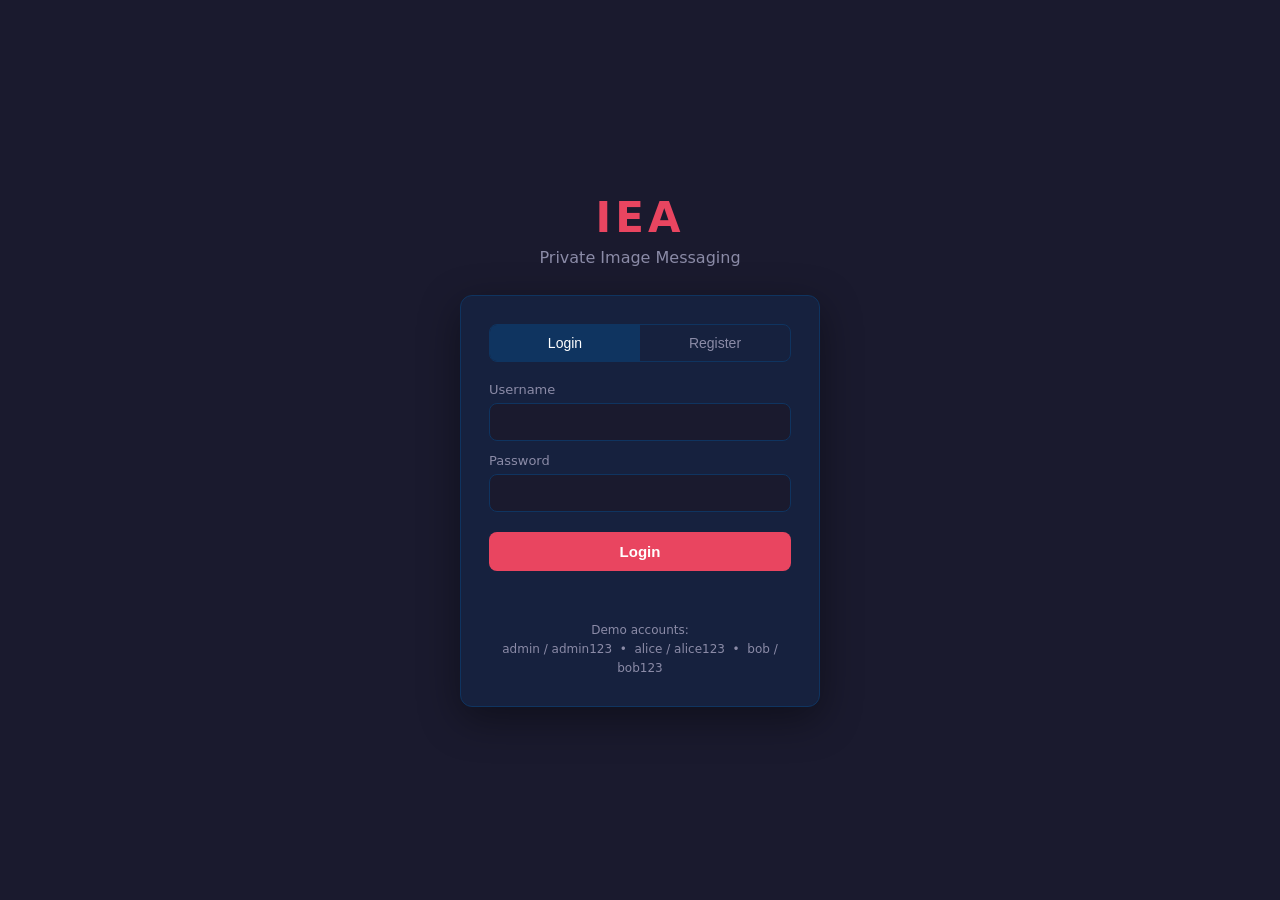
==== frontend/admin.html @ 8508d0ea "initial commit" ====
<!DOCTYPE html>
<html lang="en">
<head>
  <meta charset="UTF-8" />
  <meta name="viewport" content="width=device-width, initial-scale=1.0" />
  <title>IEA - Sysadmin</title>
  <link rel="stylesheet" href="style.css" />
</head>
<body>
  <div class="admin-wrap">
    <div class="admin-head">
      <h1>IEA · Sysadmin Panel</h1>
      <div>
        <span class="refresh-note">Auto-refresh every 10s · </span>
        <button class="logout-btn" style="margin:0;display:inline-block" onclick="doLogout()">
          Logout
        </button>
      </div>
    </div>

    <div class="admin-tabs">
      <button id="t-users" class="active" onclick="showTab('users')">Users</button>
      <button id="t-messages" onclick="showTab('messages')">Messages</button>
      <button id="t-audit" onclick="showTab('audit')">Audit Log</button>
      <button id="t-sessions" onclick="showTab('sessions')">Active Sessions</button>
    </div>

    <div class="admin-body" id="body"></div>
  </div>

  <script src="app.js"></script>
  <script>
    requireAuth();
    if (!isAdmin()) window.location.href = "chat.html";

    let currentTab = "users";

    function showTab(tab) {
      currentTab = tab;
      ["users", "messages", "audit", "sessions"].forEach((t) => {
        document.getElementById("t-" + t).classList.toggle("active", t === tab);
      });
      render();
    }

    function fmt(ts) {
      return ts ? new Date(ts).toLocaleString() : "";
    }

    async function render() {
      const body = document.getElementById("body");
      try {
        if (currentTab === "users") {
          const data = await (await apiFetch("/admin/users")).json();
          body.innerHTML = table(
            ["ID", "Username", "Role", "Status", "Joined"],
            data.map((u) => [
              u.id,
              u.username,
              u.is_admin ? '<span class="badge admin">admin</span>' : "user",
              u.online
                ? '<span class="badge on">online</span>'
                : '<span class="badge off">offline</span>',
              fmt(u.created_at),
            ])
          );
        } else if (currentTab === "messages") {
          const data = await (await apiFetch("/admin/messages")).json();
          body.innerHTML =
            "<p class='refresh-note' style='margin-bottom:12px'>Metadata only — images and DES keys are never decrypted here.</p>" +
            table(
              ["ID", "Sender", "Receiver", "Timestamp", "Delivered"],
              data.map((m) => [
                m.id,
                m.sender,
                m.receiver,
                fmt(m.timestamp),
                m.delivered ? "yes" : "no",
              ])
            );
        } else if (currentTab === "audit") {
          const data = await (await apiFetch("/admin/audit-log")).json();
          body.innerHTML = table(
            ["ID", "Event", "User", "Detail", "Timestamp"],
            data.map((l) => [l.id, l.event_type, l.username || "—", l.detail, fmt(l.timestamp)])
          );
        } else if (currentTab === "sessions") {
          const data = await (await apiFetch("/admin/active-sessions")).json();
          body.innerHTML = table(
            ["Username", "Logged in at"],
            data.map((s) => [s.username, fmt(s.created_at)])
          );
        }
      } catch (e) {
        // apiFetch handles 401 redirects; ignore others quietly.
      }
    }

    function table(headers, rows) {
      const head = headers.map((h) => `<th>${h}</th>`).join("");
      const bodyRows = rows
        .map((r) => "<tr>" + r.map((c) => `<td>${c}</td>`).join("") + "</tr>")
        .join("");
      const emptyRow = `<tr><td colspan="${headers.length}" style="color:var(--muted)">No records.</td></tr>`;
      return `<table><thead><tr>${head}</tr></thead><tbody>${
        rows.length ? bodyRows : emptyRow
      }</tbody></table>`;
    }

    function doLogout() {
      apiFetch("/logout", { method: "POST" }).finally(logoutLocal);
    }

    render();
    setInterval(render, 10000);
  </script>
</body>
</html>
---- frontend/style.css ----
:root {
  --bg: #1a1a2e;
  --panel: #16213e;
  --accent: #0f3460;
  --highlight: #e94560;
  --text: #e6e6ef;
  --muted: #8b8ba7;
  --green: #3ddc84;
  --red: #ff5c6c;
}

* {
  box-sizing: border-box;
  margin: 0;
  padding: 0;
}

body {
  font-family: "Segoe UI", system-ui, -apple-system, sans-serif;
  background: var(--bg);
  color: var(--text);
  height: 100vh;
  overflow: hidden;
}

/* ------------------------- Auth (index.html) ------------------------- */
.auth-wrap {
  display: flex;
  align-items: center;
  justify-content: center;
  height: 100vh;
  flex-direction: column;
  overflow: auto;
}

.brand {
  text-align: center;
  margin-bottom: 28px;
}

.brand h1 {
  font-size: 42px;
  letter-spacing: 4px;
  color: var(--highlight);
}

.brand p {
  color: var(--muted);
  margin-top: 6px;
}

.card {
  background: var(--panel);
  border: 1px solid var(--accent);
  border-radius: 12px;
  padding: 28px;
  width: 360px;
  box-shadow: 0 12px 40px rgba(0, 0, 0, 0.4);
}

.tabs {
  display: flex;
  margin-bottom: 20px;
  border-radius: 8px;
  overflow: hidden;
  border: 1px solid var(--accent);
}

.tabs button {
  flex: 1;
  padding: 10px;
  background: transparent;
  color: var(--muted);
  border: none;
  cursor: pointer;
  font-size: 14px;
}

.tabs button.active {
  background: var(--accent);
  color: #fff;
}

label {
  display: block;
  font-size: 13px;
  color: var(--muted);
  margin: 12px 0 6px;
}

input[type="text"],
input[type="password"] {
  width: 100%;
  padding: 10px 12px;
  background: var(--bg);
  border: 1px solid var(--accent);
  border-radius: 8px;
  color: var(--text);
  font-size: 14px;
}

input:focus {
  outline: none;
  border-color: var(--highlight);
}

button.primary {
  width: 100%;
  margin-top: 20px;
  padding: 11px;
  background: var(--highlight);
  color: #fff;
  border: none;
  border-radius: 8px;
  cursor: pointer;
  font-size: 15px;
  font-weight: 600;
}

button.primary:hover {
  opacity: 0.9;
}

.msg {
  margin-top: 14px;
  font-size: 13px;
  text-align: center;
  min-height: 18px;
}

.msg.error {
  color: var(--red);
}

.msg.ok {
  color: var(--green);
}

.hint {
  margin-top: 18px;
  font-size: 12px;
  color: var(--muted);
  text-align: center;
  line-height: 1.6;
}

/* ------------------------- Chat (chat.html) ------------------------- */
.app {
  display: flex;
  height: 100vh;
}

.sidebar {
  width: 260px;
  background: var(--panel);
  border-right: 1px solid var(--accent);
  display: flex;
  flex-direction: column;
}

.sidebar-head {
  padding: 18px;
  border-bottom: 1px solid var(--accent);
}

.sidebar-head h2 {
  color: var(--highlight);
  letter-spacing: 2px;
}

.sidebar-head .me {
  font-size: 13px;
  color: var(--muted);
  margin-top: 4px;
}

.user-list {
  flex: 1;
  overflow-y: auto;
}

.user-item {
  padding: 12px 18px;
  cursor: pointer;
  display: flex;
  align-items: center;
  gap: 10px;
  border-bottom: 1px solid rgba(255, 255, 255, 0.04);
}

.user-item:hover {
  background: var(--accent);
}

.user-item.active {
  background: var(--accent);
  border-left: 3px solid var(--highlight);
}

.dot {
  width: 9px;
  height: 9px;
  border-radius: 50%;
  background: var(--muted);
  flex-shrink: 0;
}

.dot.online {
  background: var(--green);
  box-shadow: 0 0 6px var(--green);
}

.logout-btn {
  margin: 14px 18px;
  padding: 9px;
  background: transparent;
  border: 1px solid var(--highlight);
  color: var(--highlight);
  border-radius: 8px;
  cursor: pointer;
}

.logout-btn:hover {
  background: var(--highlight);
  color: #fff;
}

.main {
  flex: 1;
  display: flex;
  flex-direction: column;
}

.chat-head {
  padding: 18px;
  border-bottom: 1px solid var(--accent);
  background: var(--panel);
  font-size: 16px;
}

.messages {
  flex: 1;
  overflow-y: auto;
  padding: 20px;
  display: flex;
  flex-direction: column;
  gap: 14px;
}

.bubble {
  max-width: 60%;
  padding: 12px 14px;
  border-radius: 12px;
  background: var(--panel);
  border: 1px solid var(--accent);
  font-size: 14px;
}

.bubble.mine {
  align-self: flex-end;
  background: var(--accent);
}

.bubble .time {
  display: block;
  font-size: 11px;
  color: var(--muted);
  margin-top: 6px;
}

.bubble img {
  max-width: 240px;
  border-radius: 8px;
  margin-top: 8px;
  display: block;
}

.decrypt-btn {
  margin-top: 6px;
  padding: 7px 12px;
  background: var(--highlight);
  color: #fff;
  border: none;
  border-radius: 6px;
  cursor: pointer;
  font-size: 13px;
}

.sig {
  margin-top: 8px;
  font-size: 13px;
  font-weight: 600;
}

.sig.valid {
  color: var(--green);
}

.sig.invalid {
  color: var(--red);
}

.composer {
  padding: 16px 20px;
  border-top: 1px solid var(--accent);
  background: var(--panel);
  display: flex;
  gap: 12px;
  align-items: center;
}

.composer input[type="file"] {
  flex: 1;
  color: var(--muted);
  font-size: 13px;
}

.composer button {
  padding: 10px 22px;
  background: var(--highlight);
  color: #fff;
  border: none;
  border-radius: 8px;
  cursor: pointer;
  font-weight: 600;
}

.composer button:disabled {
  opacity: 0.5;
  cursor: not-allowed;
}

.empty {
  margin: auto;
  color: var(--muted);
  text-align: center;
}

.lock {
  color: var(--highlight);
}

/* Inline spinner shown during send / open (non-blocking) */
.spinner {
  display: inline-block;
  width: 14px;
  height: 14px;
  border: 2px solid rgba(255, 255, 255, 0.3);
  border-top-color: var(--highlight);
  border-radius: 50%;
  animation: spin 0.7s linear infinite;
  vertical-align: middle;
  margin-right: 7px;
}

@keyframes spin {
  to {
    transform: rotate(360deg);
  }
}

.status {
  display: flex;
  align-items: center;
  font-size: 13px;
  color: var(--muted);
  margin-top: 6px;
}

/* ------------------------- Admin (admin.html) ------------------------- */
.admin-wrap {
  height: 100vh;
  display: flex;
  flex-direction: column;
}

.admin-head {
  padding: 16px 24px;
  background: var(--panel);
  border-bottom: 1px solid var(--accent);
  display: flex;
  justify-content: space-between;
  align-items: center;
}

.admin-head h1 {
  color: var(--highlight);
  letter-spacing: 2px;
  font-size: 22px;
}

.admin-tabs {
  display: flex;
  gap: 4px;
  padding: 12px 24px 0;
  background: var(--panel);
}

.admin-tabs button {
  padding: 10px 18px;
  background: var(--bg);
  color: var(--muted);
  border: 1px solid var(--accent);
  border-bottom: none;
  border-radius: 8px 8px 0 0;
  cursor: pointer;
}

.admin-tabs button.active {
  background: var(--accent);
  color: #fff;
}

.admin-body {
  flex: 1;
  overflow-y: auto;
  padding: 24px;
}

table {
  width: 100%;
  border-collapse: collapse;
  font-size: 14px;
}

th,
td {
  text-align: left;
  padding: 10px 14px;
  border-bottom: 1px solid var(--accent);
}

th {
  color: var(--highlight);
  font-weight: 600;
}

tr:hover td {
  background: rgba(255, 255, 255, 0.03);
}

.badge {
  padding: 2px 8px;
  border-radius: 10px;
  font-size: 12px;
}

.badge.on {
  background: rgba(61, 220, 132, 0.2);
  color: var(--green);
}

.badge.off {
  background: rgba(139, 139, 167, 0.2);
  color: var(--muted);
}

.badge.admin {
  background: rgba(233, 69, 96, 0.2);
  color: var(--highlight);
}

.refresh-note {
  font-size: 12px;
  color: var(--muted);
}
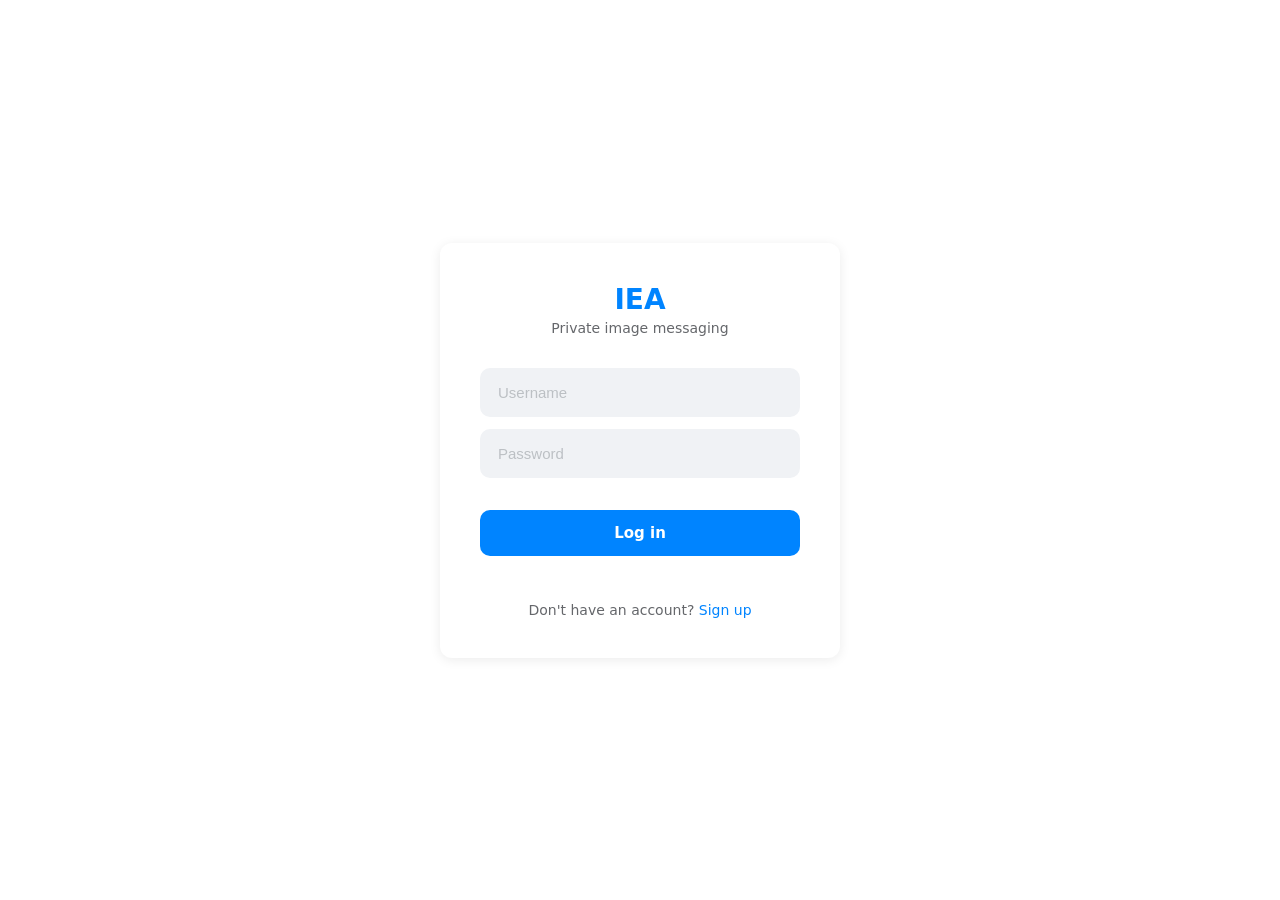
==== commit de13fa79: "blue and white UI" ====
--- a/frontend/admin.html
+++ b/frontend/admin.html
@@ -12,9 +12,7 @@
       <h1>IEA · Sysadmin Panel</h1>
       <div>
         <span class="refresh-note">Auto-refresh every 10s · </span>
-        <button class="logout-btn" style="margin:0;display:inline-block" onclick="doLogout()">
-          Logout
-        </button>
+        <button class="text-link" onclick="doLogout()">Log out</button>
       </div>
     </div>
 
--- a/frontend/style.css
+++ b/frontend/style.css
@@ -1,12 +1,22 @@
 :root {
-  --bg: #1a1a2e;
-  --panel: #16213e;
-  --accent: #0f3460;
-  --highlight: #e94560;
-  --text: #e6e6ef;
-  --muted: #8b8ba7;
-  --green: #3ddc84;
-  --red: #ff5c6c;
+  --white: #ffffff;
+  --bg-app: #ffffff;
+  --bg-sidebar: #f0f2f5;
+  --bg-input: #f0f2f5;
+  --bg-hover: #f0f2f5;
+  --bg-active: #e7f3ff;
+  --blue: #0084ff;
+  --blue-dark: #0073e6;
+  --bubble-sent: #0084ff;
+  --bubble-sent-text: #ffffff;
+  --bubble-received: #e4e6eb;
+  --bubble-received-text: #050505;
+  --text-primary: #050505;
+  --text-secondary: #65676b;
+  --text-placeholder: #bcc0c4;
+  --border: #e4e6eb;
+  --online-dot: #31a24c;
+  --error: #e41e3f;
 }
 
 * {
@@ -15,342 +25,489 @@
   padding: 0;
 }
 
+html,
 body {
-  font-family: "Segoe UI", system-ui, -apple-system, sans-serif;
-  background: var(--bg);
-  color: var(--text);
+  height: 100%;
+  font-family: system-ui, -apple-system, sans-serif;
+  background: var(--bg-app);
+  color: var(--text-primary);
+}
+
+body {
+  overflow: hidden;
+}
+
+button {
+  font-family: inherit;
+}
+
+/* =========================================================================
+   Login (index.html)
+   ========================================================================= */
+.login-page {
   height: 100vh;
+  display: flex;
+  align-items: center;
+  justify-content: center;
+  background: var(--white);
+}
+
+.login-card {
+  background: var(--white);
+  width: 400px;
+  padding: 40px;
+  border-radius: 12px;
+  box-shadow: 0 2px 12px rgba(0, 0, 0, 0.08);
+}
+
+.login-card .app-name {
+  font-size: 28px;
+  font-weight: 700;
+  color: var(--blue);
+  text-align: center;
+  margin-bottom: 4px;
+}
+
+.login-card .subtitle {
+  font-size: 14px;
+  color: var(--text-secondary);
+  text-align: center;
+  margin-bottom: 32px;
+}
+
+.field {
+  width: 100%;
+  background: var(--bg-input);
+  border: 2px solid transparent;
+  border-radius: 10px;
+  padding: 14px 16px;
+  font-size: 15px;
+  outline: none;
+  margin-bottom: 12px;
+  color: var(--text-primary);
+}
+
+.field::placeholder {
+  color: var(--text-placeholder);
+}
+
+.field:focus {
+  border: 2px solid var(--blue);
+}
+
+.btn-primary {
+  width: 100%;
+  background: var(--blue);
+  color: var(--white);
+  border: none;
+  border-radius: 10px;
+  padding: 14px;
+  font-size: 15px;
+  font-weight: 600;
+  cursor: pointer;
+  margin-top: 20px;
+}
+
+.btn-primary:hover {
+  background: var(--blue-dark);
+}
+
+.btn-primary:disabled {
+  opacity: 0.7;
+  cursor: default;
+}
+
+.toggle-text {
+  font-size: 14px;
+  color: var(--text-secondary);
+  text-align: center;
+  margin-top: 18px;
+}
+
+.toggle-text .link {
+  color: var(--blue);
+  cursor: pointer;
+}
+
+.toggle-text .link:hover {
+  text-decoration: none;
+  color: var(--blue-dark);
+}
+
+.error-text {
+  font-size: 13px;
+  color: var(--error);
+  text-align: center;
+  margin-top: 12px;
+  min-height: 16px;
+}
+
+/* =========================================================================
+   Chat (chat.html)
+   ========================================================================= */
+.app {
+  display: flex;
+  height: 100vh;
+}
+
+/* ---- Sidebar ---- */
+.sidebar {
+  width: 280px;
+  flex-shrink: 0;
+  background: var(--bg-sidebar);
+  display: flex;
+  flex-direction: column;
+  height: 100vh;
+}
+
+.sidebar-top {
+  height: 60px;
+  display: flex;
+  align-items: center;
+  justify-content: space-between;
+  padding: 0 12px;
+  flex-shrink: 0;
+}
+
+.sidebar-top .title {
+  font-size: 20px;
+  font-weight: 700;
+  color: var(--text-primary);
+  padding-left: 4px;
+}
+
+.icon-btn {
+  width: 36px;
+  height: 36px;
+  border-radius: 50%;
+  background: var(--bg-hover);
+  border: none;
+  cursor: pointer;
+  font-size: 20px;
+  line-height: 1;
+  color: var(--text-secondary);
+  display: flex;
+  align-items: center;
+  justify-content: center;
+}
+
+.icon-btn:hover {
+  background: #e2e5e9;
+}
+
+/* Search panel slides in */
+.search-panel {
+  max-height: 0;
   overflow: hidden;
-}
-
-/* ------------------------- Auth (index.html) ------------------------- */
-.auth-wrap {
-  display: flex;
-  align-items: center;
-  justify-content: center;
-  height: 100vh;
-  flex-direction: column;
-  overflow: auto;
-}
-
-.brand {
-  text-align: center;
-  margin-bottom: 28px;
-}
-
-.brand h1 {
-  font-size: 42px;
-  letter-spacing: 4px;
-  color: var(--highlight);
-}
-
-.brand p {
-  color: var(--muted);
-  margin-top: 6px;
-}
-
-.card {
-  background: var(--panel);
-  border: 1px solid var(--accent);
+  transition: max-height 0.25s ease;
+  padding: 0 12px;
+}
+
+.search-panel.open {
+  max-height: 140px;
+}
+
+.search-input {
+  width: 100%;
+  background: var(--bg-input);
+  border: 2px solid transparent;
+  border-radius: 10px;
+  padding: 10px 14px;
+  font-size: 14px;
+  outline: none;
+  margin: 4px 0 8px;
+}
+
+.search-input:focus {
+  border: 2px solid var(--blue);
+}
+
+.search-result {
+  font-size: 13px;
+  color: var(--text-secondary);
+  display: flex;
+  align-items: center;
+  gap: 8px;
+  padding: 0 2px 8px;
+  min-height: 18px;
+}
+
+.search-result .check {
+  color: var(--online-dot);
+}
+
+.add-pill {
+  background: var(--blue);
+  color: var(--white);
+  border: none;
   border-radius: 12px;
-  padding: 28px;
-  width: 360px;
-  box-shadow: 0 12px 40px rgba(0, 0, 0, 0.4);
-}
-
-.tabs {
-  display: flex;
-  margin-bottom: 20px;
-  border-radius: 8px;
-  overflow: hidden;
-  border: 1px solid var(--accent);
-}
-
-.tabs button {
-  flex: 1;
-  padding: 10px;
-  background: transparent;
-  color: var(--muted);
-  border: none;
-  cursor: pointer;
-  font-size: 14px;
-}
-
-.tabs button.active {
-  background: var(--accent);
-  color: #fff;
-}
-
-label {
-  display: block;
-  font-size: 13px;
-  color: var(--muted);
-  margin: 12px 0 6px;
-}
-
-input[type="text"],
-input[type="password"] {
-  width: 100%;
-  padding: 10px 12px;
-  background: var(--bg);
-  border: 1px solid var(--accent);
-  border-radius: 8px;
-  color: var(--text);
-  font-size: 14px;
-}
-
-input:focus {
-  outline: none;
-  border-color: var(--highlight);
-}
-
-button.primary {
-  width: 100%;
-  margin-top: 20px;
-  padding: 11px;
-  background: var(--highlight);
-  color: #fff;
-  border: none;
-  border-radius: 8px;
-  cursor: pointer;
-  font-size: 15px;
-  font-weight: 600;
-}
-
-button.primary:hover {
-  opacity: 0.9;
-}
-
-.msg {
-  margin-top: 14px;
-  font-size: 13px;
-  text-align: center;
-  min-height: 18px;
-}
-
-.msg.error {
-  color: var(--red);
-}
-
-.msg.ok {
-  color: var(--green);
-}
-
-.hint {
-  margin-top: 18px;
+  padding: 3px 12px;
   font-size: 12px;
-  color: var(--muted);
-  text-align: center;
-  line-height: 1.6;
-}
-
-/* ------------------------- Chat (chat.html) ------------------------- */
-.app {
-  display: flex;
-  height: 100vh;
-}
-
-.sidebar {
-  width: 260px;
-  background: var(--panel);
-  border-right: 1px solid var(--accent);
-  display: flex;
-  flex-direction: column;
-}
-
-.sidebar-head {
-  padding: 18px;
-  border-bottom: 1px solid var(--accent);
-}
-
-.sidebar-head h2 {
-  color: var(--highlight);
-  letter-spacing: 2px;
-}
-
-.sidebar-head .me {
-  font-size: 13px;
-  color: var(--muted);
-  margin-top: 4px;
-}
-
+  font-weight: 600;
+  cursor: pointer;
+  margin-left: auto;
+}
+
+.add-pill:hover {
+  background: var(--blue-dark);
+}
+
+/* User list */
 .user-list {
   flex: 1;
   overflow-y: auto;
+  padding: 4px 0;
 }
 
 .user-item {
-  padding: 12px 18px;
-  cursor: pointer;
-  display: flex;
-  align-items: center;
-  gap: 10px;
-  border-bottom: 1px solid rgba(255, 255, 255, 0.04);
+  display: flex;
+  align-items: center;
+  gap: 12px;
+  padding: 8px 12px;
+  margin: 2px 8px;
+  border-radius: 8px;
+  cursor: pointer;
 }
 
 .user-item:hover {
-  background: var(--accent);
+  background: var(--bg-hover);
 }
 
 .user-item.active {
-  background: var(--accent);
-  border-left: 3px solid var(--highlight);
-}
-
-.dot {
-  width: 9px;
-  height: 9px;
+  background: var(--bg-active);
+}
+
+.user-item.active .u-name {
+  color: var(--blue);
+}
+
+.avatar {
+  flex-shrink: 0;
   border-radius: 50%;
-  background: var(--muted);
-  flex-shrink: 0;
-}
-
-.dot.online {
-  background: var(--green);
-  box-shadow: 0 0 6px var(--green);
-}
-
-.logout-btn {
-  margin: 14px 18px;
-  padding: 9px;
-  background: transparent;
-  border: 1px solid var(--highlight);
-  color: var(--highlight);
-  border-radius: 8px;
-  cursor: pointer;
-}
-
-.logout-btn:hover {
-  background: var(--highlight);
-  color: #fff;
-}
-
-.main {
+  display: flex;
+  align-items: center;
+  justify-content: center;
+  color: var(--white);
+  font-weight: 600;
+}
+
+.avatar.lg {
+  width: 44px;
+  height: 44px;
+  font-size: 18px;
+}
+
+.avatar.sm {
+  width: 36px;
+  height: 36px;
+  font-size: 15px;
+}
+
+.u-text {
   flex: 1;
+  min-width: 0;
+}
+
+.u-name {
+  font-size: 14px;
+  font-weight: 600;
+  color: var(--text-primary);
+}
+
+.u-sub {
+  font-size: 13px;
+  color: var(--text-secondary);
+}
+
+.online-dot {
+  width: 10px;
+  height: 10px;
+  border-radius: 50%;
+  background: var(--online-dot);
+  flex-shrink: 0;
+}
+
+.sidebar-bottom {
+  padding: 10px 12px;
+  display: flex;
+  align-items: center;
+  justify-content: space-between;
+  font-size: 13px;
+  color: var(--text-secondary);
+}
+
+.text-link {
+  background: none;
+  border: none;
+  color: var(--blue);
+  cursor: pointer;
+  font-size: 13px;
+  padding: 0;
+}
+
+.text-link:hover {
+  color: var(--blue-dark);
+}
+
+/* ---- Chat area ---- */
+.chat {
+  flex: 1;
   display: flex;
   flex-direction: column;
-}
-
-.chat-head {
-  padding: 18px;
-  border-bottom: 1px solid var(--accent);
-  background: var(--panel);
+  height: 100vh;
+  background: var(--white);
+}
+
+.chat-header {
+  height: 60px;
+  flex-shrink: 0;
+  display: flex;
+  align-items: center;
+  padding: 0 16px;
+  border-bottom: 1px solid var(--border);
+}
+
+.chat-header .ch-text {
+  margin-left: 12px;
+}
+
+.chat-header .ch-name {
   font-size: 16px;
+  font-weight: 700;
+  color: var(--text-primary);
+}
+
+.chat-header .ch-status {
+  font-size: 13px;
+}
+
+.ch-status.online {
+  color: var(--online-dot);
+}
+
+.ch-status.offline {
+  color: var(--text-secondary);
 }
 
 .messages {
   flex: 1;
   overflow-y: auto;
-  padding: 20px;
+  padding: 16px;
   display: flex;
   flex-direction: column;
-  gap: 14px;
+}
+
+.date-sep {
+  text-align: center;
+  font-size: 12px;
+  color: var(--text-secondary);
+  margin: 16px 0;
+}
+
+/* a row holds optional avatar + bubble */
+.msg-row {
+  display: flex;
+  align-items: flex-end;
+  gap: 8px;
+  margin-bottom: 2px;
+}
+
+.msg-row.last {
+  margin-bottom: 10px;
+}
+
+.msg-row.sent {
+  justify-content: flex-end;
+}
+
+.msg-row .avatar.sm {
+  margin-bottom: 2px;
+}
+
+.avatar-spacer {
+  width: 36px;
+  flex-shrink: 0;
 }
 
 .bubble {
-  max-width: 60%;
-  padding: 12px 14px;
+  max-width: 65%;
+  padding: 10px 14px;
+  font-size: 15px;
+  line-height: 1.35;
+  word-wrap: break-word;
+}
+
+.bubble.received {
+  background: var(--bubble-received);
+  color: var(--bubble-received-text);
+  border-radius: 18px 18px 18px 4px;
+}
+
+.bubble.sent {
+  background: var(--bubble-sent);
+  color: var(--bubble-sent-text);
+  border-radius: 18px 18px 4px 18px;
+}
+
+.bubble .img-label {
+  display: flex;
+  align-items: center;
+  gap: 7px;
+}
+
+.view-btn {
+  background: none;
+  border: none;
+  color: var(--blue);
+  font-weight: 600;
+  font-size: 14px;
+  padding: 4px 0;
+  cursor: pointer;
+}
+
+.view-btn:hover {
+  opacity: 0.8;
+}
+
+.bubble img {
+  display: block;
+  max-width: 240px;
   border-radius: 12px;
-  background: var(--panel);
-  border: 1px solid var(--accent);
-  font-size: 14px;
-}
-
-.bubble.mine {
-  align-self: flex-end;
-  background: var(--accent);
-}
-
-.bubble .time {
-  display: block;
-  font-size: 11px;
-  color: var(--muted);
-  margin-top: 6px;
-}
-
-.bubble img {
-  max-width: 240px;
-  border-radius: 8px;
-  margin-top: 8px;
-  display: block;
-}
-
-.decrypt-btn {
-  margin-top: 6px;
-  padding: 7px 12px;
-  background: var(--highlight);
-  color: #fff;
-  border: none;
-  border-radius: 6px;
-  cursor: pointer;
-  font-size: 13px;
-}
-
-.sig {
-  margin-top: 8px;
-  font-size: 13px;
-  font-weight: 600;
-}
-
-.sig.valid {
-  color: var(--green);
-}
-
-.sig.invalid {
-  color: var(--red);
-}
-
-.composer {
-  padding: 16px 20px;
-  border-top: 1px solid var(--accent);
-  background: var(--panel);
-  display: flex;
-  gap: 12px;
-  align-items: center;
-}
-
-.composer input[type="file"] {
-  flex: 1;
-  color: var(--muted);
-  font-size: 13px;
-}
-
-.composer button {
-  padding: 10px 22px;
-  background: var(--highlight);
-  color: #fff;
-  border: none;
-  border-radius: 8px;
-  cursor: pointer;
-  font-weight: 600;
-}
-
-.composer button:disabled {
-  opacity: 0.5;
-  cursor: not-allowed;
-}
-
-.empty {
-  margin: auto;
-  color: var(--muted);
-  text-align: center;
-}
-
-.lock {
-  color: var(--highlight);
-}
-
-/* Inline spinner shown during send / open (non-blocking) */
+  margin-top: 4px;
+}
+
+.delivered {
+  font-size: 12px;
+  color: var(--text-secondary);
+  margin-top: 4px;
+}
+
+.bubble.sent .delivered {
+  color: rgba(255, 255, 255, 0.85);
+}
+
+.loading-inline {
+  display: flex;
+  align-items: center;
+  font-size: 14px;
+  color: var(--text-secondary);
+  padding: 4px 0;
+}
+
 .spinner {
   display: inline-block;
   width: 14px;
   height: 14px;
-  border: 2px solid rgba(255, 255, 255, 0.3);
-  border-top-color: var(--highlight);
+  border: 2px solid rgba(0, 0, 0, 0.15);
+  border-top-color: var(--blue);
   border-radius: 50%;
   animation: spin 0.7s linear infinite;
-  vertical-align: middle;
-  margin-right: 7px;
+  margin-right: 8px;
+}
+
+.bubble.sent .spinner {
+  border: 2px solid rgba(255, 255, 255, 0.4);
+  border-top-color: var(--white);
 }
 
 @keyframes spin {
@@ -359,56 +516,120 @@
   }
 }
 
-.status {
-  display: flex;
-  align-items: center;
-  font-size: 13px;
-  color: var(--muted);
-  margin-top: 6px;
-}
-
-/* ------------------------- Admin (admin.html) ------------------------- */
+.empty-chat {
+  margin: auto;
+  text-align: center;
+  color: var(--text-secondary);
+  font-size: 15px;
+}
+
+/* Composer */
+.composer {
+  flex-shrink: 0;
+  display: flex;
+  align-items: center;
+  gap: 10px;
+  padding: 12px 16px;
+  border-top: 1px solid var(--border);
+}
+
+.attach-btn {
+  width: 40px;
+  height: 40px;
+  border-radius: 50%;
+  background: var(--bg-input);
+  border: none;
+  cursor: pointer;
+  font-size: 20px;
+  color: var(--blue);
+  flex-shrink: 0;
+}
+
+.attach-btn:hover {
+  background: #e2e5e9;
+}
+
+.composer-field {
+  flex: 1;
+  background: var(--bg-input);
+  border-radius: 20px;
+  padding: 10px 16px;
+  font-size: 14px;
+  color: var(--text-secondary);
+  min-height: 40px;
+  display: flex;
+  align-items: center;
+}
+
+.send-btn {
+  background: var(--blue);
+  color: var(--white);
+  border: none;
+  border-radius: 20px;
+  padding: 10px 20px;
+  font-size: 14px;
+  font-weight: 600;
+  cursor: pointer;
+  flex-shrink: 0;
+}
+
+.send-btn:hover {
+  background: var(--blue-dark);
+}
+
+.send-btn:disabled {
+  opacity: 0.5;
+  cursor: default;
+}
+
+/* =========================================================================
+   Admin (admin.html) — light theme, internal monitoring tool
+   ========================================================================= */
 .admin-wrap {
   height: 100vh;
   display: flex;
   flex-direction: column;
+  background: var(--white);
 }
 
 .admin-head {
-  padding: 16px 24px;
-  background: var(--panel);
-  border-bottom: 1px solid var(--accent);
-  display: flex;
+  height: 60px;
+  display: flex;
+  align-items: center;
   justify-content: space-between;
-  align-items: center;
+  padding: 0 24px;
+  border-bottom: 1px solid var(--border);
 }
 
 .admin-head h1 {
-  color: var(--highlight);
-  letter-spacing: 2px;
-  font-size: 22px;
+  font-size: 20px;
+  font-weight: 700;
+  color: var(--blue);
 }
 
 .admin-tabs {
   display: flex;
-  gap: 4px;
+  gap: 8px;
   padding: 12px 24px 0;
-  background: var(--panel);
 }
 
 .admin-tabs button {
-  padding: 10px 18px;
-  background: var(--bg);
-  color: var(--muted);
-  border: 1px solid var(--accent);
-  border-bottom: none;
-  border-radius: 8px 8px 0 0;
-  cursor: pointer;
+  padding: 8px 16px;
+  background: var(--bg-input);
+  color: var(--text-secondary);
+  border: none;
+  border-radius: 8px;
+  cursor: pointer;
+  font-size: 14px;
+}
+
+.admin-tabs button:hover {
+  background: #e2e5e9;
 }
 
 .admin-tabs button.active {
-  background: var(--accent);
-  color: #fff;
+  background: var(--blue);
+  color: var(--white);
 }
 
 .admin-body {
@@ -427,40 +648,42 @@
 td {
   text-align: left;
   padding: 10px 14px;
-  border-bottom: 1px solid var(--accent);
+  border-bottom: 1px solid var(--border);
 }
 
 th {
-  color: var(--highlight);
-  font-weight: 600;
+  color: var(--text-secondary);
+  font-weight: 600;
+  font-size: 13px;
 }
 
 tr:hover td {
-  background: rgba(255, 255, 255, 0.03);
+  background: var(--bg-hover);
 }
 
 .badge {
-  padding: 2px 8px;
-  border-radius: 10px;
+  padding: 2px 10px;
+  border-radius: 12px;
   font-size: 12px;
+  font-weight: 600;
 }
 
 .badge.on {
-  background: rgba(61, 220, 132, 0.2);
-  color: var(--green);
+  background: #e3f3e6;
+  color: var(--online-dot);
 }
 
 .badge.off {
-  background: rgba(139, 139, 167, 0.2);
-  color: var(--muted);
+  background: var(--bg-input);
+  color: var(--text-secondary);
 }
 
 .badge.admin {
-  background: rgba(233, 69, 96, 0.2);
-  color: var(--highlight);
+  background: var(--bg-active);
+  color: var(--blue);
 }
 
 .refresh-note {
   font-size: 12px;
-  color: var(--muted);
-}
+  color: var(--text-secondary);
+}
